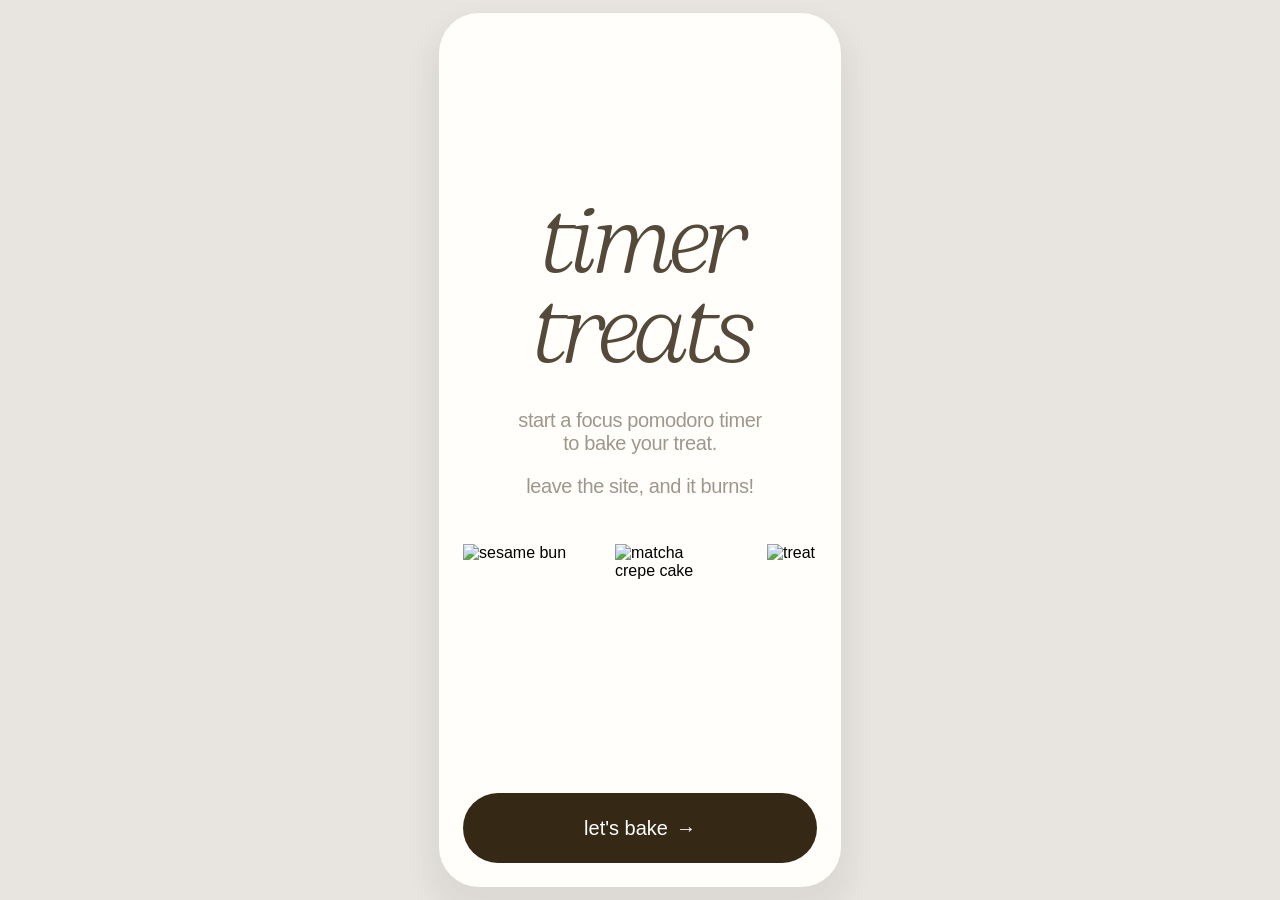
==== index.html @ 762a90cc "project" ====
<!DOCTYPE html>
<html lang="en">
  <head>
    <meta charset="UTF-8" />
    <meta name="viewport" content="width=device-width, initial-scale=1.0" />
    <title>Timer Treats</title>
    <link rel="stylesheet" href="style.css" />
  </head>
  <body>
    <div class="screen">
      <div class="card">
        <!-- Top spacer (matches Figma "field" 60px height) -->
        <div class="top-field"></div>

        <!-- Main content -->
        <div class="main-content">
          <!-- Title -->
          <div class="title-wrap">
            <p class="title"><em>timer<br>treats</em></p>
          </div>

          <!-- Subtitle -->
          <div class="subtitle-group">
            <div class="subtitle-line">
              <p>start a focus pomodoro timer to bake your treat.</p>
            </div>
            <div class="subtitle-line">
              <p>leave the site, and it burns!</p>
            </div>
          </div>

          <!-- Treat images — auto-scrolling marquee -->
          <div class="treats-row">
            <div class="treats-track">
              <!-- Set 1 -->
              <div class="treat-item">
                <img src="https://www.figma.com/api/mcp/asset/53aabce3-8625-40a2-9b18-eed52e72a32a" alt="sesame bun" />
              </div>
              <div class="treat-item">
                <img src="https://www.figma.com/api/mcp/asset/7dab5931-39f4-4ff6-a8c4-9fb367d1b413" alt="matcha crepe cake" />
              </div>
              <div class="treat-item">
                <img src="https://www.figma.com/api/mcp/asset/f7c88822-1818-4203-b673-3ff615ed11ce" alt="treat" />
              </div>
              <div class="treat-item">
                <img src="https://www.figma.com/api/mcp/asset/ef1aec43-301d-486c-8ec2-0df9338426ce" alt="treat" />
              </div>
              <div class="treat-item">
                <img src="https://www.figma.com/api/mcp/asset/5eabc987-22dd-4896-bc8f-f9b5ca1debae" alt="treat" />
              </div>
              <!-- Set 2 (duplicate for seamless loop) -->
              <div class="treat-item">
                <img src="https://www.figma.com/api/mcp/asset/53aabce3-8625-40a2-9b18-eed52e72a32a" alt="sesame bun" />
              </div>
              <div class="treat-item">
                <img src="https://www.figma.com/api/mcp/asset/7dab5931-39f4-4ff6-a8c4-9fb367d1b413" alt="matcha crepe cake" />
              </div>
              <div class="treat-item">
                <img src="https://www.figma.com/api/mcp/asset/f7c88822-1818-4203-b673-3ff615ed11ce" alt="treat" />
              </div>
              <div class="treat-item">
                <img src="https://www.figma.com/api/mcp/asset/ef1aec43-301d-486c-8ec2-0df9338426ce" alt="treat" />
              </div>
              <div class="treat-item">
                <img src="https://www.figma.com/api/mcp/asset/5eabc987-22dd-4896-bc8f-f9b5ca1debae" alt="treat" />
              </div>
            </div>
          </div>
        </div>

        <!-- CTA Button -->
        <a href="#" class="btn-bake">
          <span class="btn-label">let's bake</span>
          <span class="btn-arrow">→</span>
        </a>
      </div>
    </div>

    <script src="app.js"></script>
  </body>
</html>
---- style.css ----
/* ── Fonts ── */
@font-face {
  font-family: 'Bogart Trial';
  src: url('Bogart-Light-trial.ttf') format('truetype');
  font-weight: 300;
  font-style: normal;
}

@font-face {
  font-family: 'Bogart Trial';
  src: url('Bogart-Light-Italic-trial.ttf') format('truetype');
  font-weight: 300;
  font-style: italic;
}

/* ── Reset ── */
*, *::before, *::after {
  box-sizing: border-box;
  margin: 0;
  padding: 0;
}

/* ── Design tokens ── */
:root {
  --off-white: #fffefb;
  --deep-brown: #352815;
  --brown: #73572d;
  --dark-grey-beige: #9f978c;
  --card-shadow: 0px 19px 27px 12px rgba(0, 0, 0, 0.05);
  --card-radius: 40px;
  --btn-radius: 999px;
}

/* ── Body / phone wrapper ── */
body {
  min-height: 100svh;
  display: flex;
  align-items: center;
  justify-content: center;
  background: #e8e5e0;
  font-family: 'Helvetica Neue', Helvetica, Arial, sans-serif;
}

.screen {
  display: flex;
  align-items: center;
  justify-content: center;
}

/* ── Card ── */
.card {
  background: var(--off-white);
  border-radius: var(--card-radius);
  box-shadow: var(--card-shadow);
  width: 402px;
  height: 874px;
  display: flex;
  flex-direction: column;
  align-items: center;
  justify-content: space-between;
  padding: 0 24px 24px;
  overflow: hidden;
  position: relative;
  flex-shrink: 0;
}

/* ── Top spacer field ── */
.top-field {
  height: 60px;
  width: 100%;
  flex-shrink: 0;
}

/* ── Main content block ── */
.main-content {
  display: flex;
  flex-direction: column;
  align-items: center;
  gap: 24px;
  width: 100%;
  flex-shrink: 0;
}

/* ── Title ── */
.title-wrap {
  display: flex;
  align-items: center;
  justify-content: center;
  width: 100%;
}

.title {
  font-family: 'Bogart Trial', 'Georgia', serif;
  font-style: italic;
  font-weight: 300;
  font-size: 100px;
  line-height: 0.9;
  letter-spacing: -5px;
  color: var(--deep-brown);
  text-align: center;
  opacity: 0.84;
  max-width: 374px;
}

/* ── Subtitle group ── */
.subtitle-group {
  display: flex;
  flex-direction: column;
  align-items: center;
  gap: 4px;
  width: 100%;
}

.subtitle-line {
  display: flex;
  flex-direction: column;
  align-items: center;
  justify-content: center;
  padding: 8px 10px;
  width: 266px;
}

.subtitle-line p {
  font-family: 'Helvetica Neue', Helvetica, Arial, sans-serif;
  font-weight: 400;
  font-size: 20px;
  line-height: normal;
  letter-spacing: -0.4px;
  color: var(--dark-grey-beige);
  text-align: center;
}

/* ── Treats row — marquee ── */
.treats-row {
  width: 100%;
  overflow: hidden;
  height: 140px;
  display: flex;
  align-items: center;
}

@keyframes marqueeScroll {
  from { transform: translateX(0); }
  to   { transform: translateX(-50%); }
}

.treats-track {
  display: flex;
  align-items: center;
  gap: 40px;
  /* width is 2× the content so translateX(-50%) loops perfectly */
  animation: marqueeScroll 12s linear infinite;
  will-change: transform;
}

@keyframes treatBob {
  0%, 100% { transform: translateY(0); }
  50%       { transform: translateY(-14px); }
}

.treat-item {
  flex-shrink: 0;
  width: 112px;
  height: 112px;
  display: flex;
  align-items: center;
  justify-content: center;
  animation: treatBob 2s ease-in-out infinite;
}

/* Stagger each item's bounce */
.treat-item:nth-child(1)  { animation-delay: 0s; }
.treat-item:nth-child(2)  { animation-delay: 0.3s; }
.treat-item:nth-child(3)  { animation-delay: 0.6s; }
.treat-item:nth-child(4)  { animation-delay: 0.9s; }
.treat-item:nth-child(5)  { animation-delay: 1.2s; }
.treat-item:nth-child(6)  { animation-delay: 0s; }
.treat-item:nth-child(7)  { animation-delay: 0.3s; }
.treat-item:nth-child(8)  { animation-delay: 0.6s; }
.treat-item:nth-child(9)  { animation-delay: 0.9s; }
.treat-item:nth-child(10) { animation-delay: 1.2s; }

.treat-item img {
  width: 100%;
  height: 100%;
  object-fit: contain;
  pointer-events: none;
  display: block;
}

/* ── CTA Button ── */
.btn-bake {
  display: flex;
  align-items: center;
  justify-content: center;
  gap: 8px;
  width: 354px;
  max-width: 100%;
  padding: 24px 16px;
  background: var(--deep-brown);
  border-radius: var(--btn-radius);
  text-decoration: none;
  color: white;
  flex-shrink: 0;
  transition: opacity 0.2s ease;
}

.btn-bake:hover {
  opacity: 0.88;
}

.btn-bake:active {
  opacity: 0.75;
  transform: scale(0.98);
}

.btn-label {
  font-family: 'Helvetica Neue', Helvetica, Arial, sans-serif;
  font-weight: 400;
  font-size: 20px;
  line-height: 22px;
  color: white;
  white-space: nowrap;
}

.btn-arrow {
  font-size: 20px;
  line-height: 22px;
  color: white;
}

/* ══════════════════════════════════════════
   Selection screen
══════════════════════════════════════════ */

/* Override card layout for selection screen */
.selection-card {
  justify-content: flex-start;
  padding: 0 24px 24px;
  gap: 0;
}

/* Scrollable main area so the card doesn't overflow on small screens */
.sel-main {
  display: flex;
  flex-direction: column;
  align-items: center;
  gap: 19px;
  width: 100%;
  flex: 1;
  overflow-y: auto;
  scrollbar-width: none;
  -ms-overflow-style: none;
}

.sel-main::-webkit-scrollbar {
  display: none;
}

/* ── Back arrow ── */
.sel-back {
  display: flex;
  align-items: center;
  width: 100%;
  flex-shrink: 0;
}

.back-btn {
  background: none;
  border: none;
  padding: 0;
  cursor: pointer;
  line-height: 0;
  opacity: 0.6;
  transition: opacity 0.2s ease;
}

.back-btn:hover {
  opacity: 1;
}

.back-icon {
  width: 19px;
  height: 19px;
  display: block;
}

/* ── Header ── */
.sel-header {
  display: flex;
  flex-direction: column;
  align-items: center;
  gap: 12px;
  width: 100%;
  flex-shrink: 0;
}

.sel-title {
  font-family: 'Bogart Trial', 'Georgia', serif;
  font-style: normal;
  font-weight: 300;
  font-size: 40px;
  line-height: 44px;
  letter-spacing: -2px;
  color: #000;
  opacity: 0.84;
  text-align: left;
  width: 100%;
  max-width: 284px;
}

.sel-subtitle {
  font-family: 'Helvetica Neue', Helvetica, Arial, sans-serif;
  font-weight: 400;
  font-size: 16px;
  line-height: normal;
  letter-spacing: -0.16px;
  color: var(--dark-grey-beige);
  text-align: center;
  width: 100%;
}

/* ── Treat grid ── */
.treat-grid {
  display: flex;
  flex-wrap: wrap;
  gap: 16px;
  justify-content: center;
  align-items: center;
  width: 353px;
  max-width: 100%;
  flex-shrink: 0;
}

/* ── Treat card ── */
.treat-card {
  display: flex;
  flex-direction: column;
  align-items: center;
  justify-content: center;
  gap: 8px;
  width: 168px;
  height: 168px;
  padding: 16px;
  background: #f9f6f0;
  border-radius: 20px;
  box-shadow: 2px 2px 16px 0px rgba(0, 0, 0, 0.05);
  border: 2px solid transparent;
  cursor: pointer;
  flex-shrink: 0;
  transition: border-color 0.18s ease, box-shadow 0.18s ease;
}

.treat-card:hover {
  box-shadow: 2px 2px 20px 0px rgba(0, 0, 0, 0.1);
}

.treat-card.selected {
  border-color: var(--deep-brown);
  box-shadow: 2px 2px 20px 0px rgba(53, 40, 21, 0.15);
}

/* ── Card image ── */
.treat-img-wrap {
  width: 112px;
  height: 73.5px;
  overflow: hidden;
  flex-shrink: 0;
  display: flex;
  align-items: center;
  justify-content: center;
}

.treat-img {
  width: 100%;
  height: 100%;
  object-fit: contain;
  pointer-events: none;
  display: block;
}

/* ── Card name ── */
.treat-name {
  font-family: 'Bogart Trial', 'Georgia', serif;
  font-style: normal;
  font-weight: 300;
  font-size: 16px;
  line-height: normal;
  letter-spacing: -0.16px;
  color: #000;
  text-align: center;
}

/* ── Duration pill ── */
.treat-duration {
  display: inline-flex;
  align-items: center;
  justify-content: center;
  padding: 4px 12px;
  background: #ede9e0;
  border-radius: 100px;
  font-family: 'Helvetica Neue', Helvetica, Arial, sans-serif;
  font-weight: 400;
  font-size: 16px;
  line-height: normal;
  letter-spacing: -0.16px;
  color: var(--dark-grey-beige);
  white-space: nowrap;
}

/* ══════════════════════════════════════════
   Task screen
══════════════════════════════════════════ */

.task-card {
  justify-content: flex-start;
}

.task-main {
  display: flex;
  flex-direction: column;
  align-items: center;
  gap: 22px;
  width: 100%;
  flex: 1;
  overflow-y: auto;
  scrollbar-width: none;
  -ms-overflow-style: none;
}

.task-main::-webkit-scrollbar {
  display: none;
}

/* ── Treat preview ── */
.task-treat-preview {
  display: flex;
  flex-direction: column;
  align-items: center;
  justify-content: center;
  gap: 4px;
  background: #fcf9f2;
  border-radius: 40px;
  padding: 32px 62px;
  width: 100%;
  flex-shrink: 0;
}

.task-treat-img-wrap {
  width: 80px;
  height: 64px;
  display: flex;
  align-items: center;
  justify-content: center;
  overflow: hidden;
  margin-bottom: 4px;
}

.task-treat-img {
  width: 100%;
  height: 100%;
  object-fit: contain;
  pointer-events: none;
  display: block;
}

.task-treat-name {
  font-family: 'Bogart Trial', 'Georgia', serif;
  font-style: normal;
  font-weight: 300;
  font-size: 24px;
  line-height: normal;
  letter-spacing: -0.24px;
  color: #000;
  text-align: center;
  white-space: nowrap;
}

.task-treat-duration {
  display: inline-flex;
  align-items: center;
  justify-content: center;
  padding: 8px 16px;
  border: 1px solid var(--dark-grey-beige);
  border-radius: 100px;
  font-family: 'Helvetica Neue', Helvetica, Arial, sans-serif;
  font-weight: 400;
  font-size: 16px;
  line-height: normal;
  letter-spacing: -0.16px;
  color: var(--dark-grey-beige);
  white-space: nowrap;
}

/* ── Form section ── */
.task-form {
  display: flex;
  flex-direction: column;
  align-items: flex-start;
  gap: 16px;
  padding: 32px 24px;
  border-radius: 20px;
  box-shadow: 0px 4px 4px 0px rgba(255, 255, 255, 0.25);
  width: 100%;
  flex-shrink: 0;
}

.task-title {
  font-family: 'Bogart Trial', 'Georgia', serif;
  font-style: normal;
  font-weight: 300;
  font-size: 40px;
  line-height: 44px;
  letter-spacing: -2px;
  color: var(--deep-brown);
  text-align: center;
  width: 100%;
}

/* ── Input ── */
.task-input-wrap {
  width: 100%;
  border-bottom: 2px solid var(--dark-grey-beige);
}

.task-input {
  width: 100%;
  background: none;
  border: none;
  outline: none;
  padding: 8px 0;
  font-family: 'Bogart Trial', 'Georgia', serif;
  font-style: normal;
  font-weight: 300;
  font-size: 24px;
  line-height: normal;
  letter-spacing: -0.24px;
  color: var(--deep-brown);
}

.task-input::placeholder {
  color: #d8d2ca;
}

/* ── Quick-select tags ── */
.task-tags {
  display: flex;
  flex-wrap: wrap;
  gap: 10px;
  width: 100%;
}

.task-tag {
  display: inline-flex;
  align-items: center;
  justify-content: center;
  padding: 6px 12px;
  background: #ede9e0;
  border: none;
  border-radius: 100px;
  font-family: 'Helvetica Neue', Helvetica, Arial, sans-serif;
  font-weight: 400;
  font-size: 20px;
  line-height: normal;
  letter-spacing: -0.2px;
  color: var(--dark-grey-beige);
  cursor: pointer;
  white-space: nowrap;
  transition: background 0.15s ease, color 0.15s ease;
}

.task-tag:hover {
  background: #d8d2ca;
}

.task-tag.selected {
  background: var(--brown);
  color: var(--off-white);
}

.task-tag.selected:hover {
  background: var(--brown);
  opacity: 0.9;
}

/* ── Bottom actions ── */
.task-actions {
  display: flex;
  align-items: center;
  justify-content: center;
  width: 100%;
  flex-shrink: 0;
  margin-top: auto;
}

/* ── Skip ── */
.task-skip {
  background: none;
  border: none;
  font-family: 'Helvetica Neue', Helvetica, Arial, sans-serif;
  font-weight: 400;
  font-size: 20px;
  line-height: 22px;
  color: var(--dark-grey-beige);
  text-align: center;
  cursor: pointer;
  padding: 8px;
  flex-shrink: 0;
}

.task-skip:hover {
  opacity: 0.7;
}

/* ── Continue button ── */
.task-continue {
  width: 354px;
  max-width: 100%;
  gap: 8px;
}

.task-continue-arrow {
  width: 20px;
  height: 20px;
  display: block;
  flex-shrink: 0;
  /* invert white so arrow shows on dark bg */
  filter: brightness(0) invert(1);
}

.hidden {
  display: none !important;
}

/* ══════════════════════════════════════════
   Break length screen
══════════════════════════════════════════ */

.break-card {
  justify-content: flex-start;
}

.break-main {
  display: flex;
  flex-direction: column;
  align-items: center;
  gap: 22px;
  width: 100%;
  flex: 1;
}

.break-form {
  display: flex;
  flex-direction: column;
  align-items: center;
  gap: 32px;
  padding: 32px 24px;
  border-radius: 20px;
  box-shadow: 0px 4px 4px 0px rgba(255, 255, 255, 0.25);
  width: 100%;
  flex-shrink: 0;
}

.break-title {
  font-family: 'Bogart Trial', 'Georgia', serif;
  font-style: normal;
  font-weight: 300;
  font-size: 40px;
  line-height: 44px;
  letter-spacing: -2px;
  color: var(--deep-brown);
  text-align: center;
  width: 100%;
}

/* ── Stepper ── */
.break-stepper {
  display: flex;
  align-items: center;
  gap: 16px;
}

.stepper-btn {
  background: none;
  border: none;
  padding: 0;
  cursor: pointer;
  display: flex;
  align-items: center;
  justify-content: center;
  flex-shrink: 0;
  transition: opacity 0.15s ease;
}

.stepper-btn:hover {
  opacity: 0.7;
}

.stepper-btn:disabled {
  opacity: 0.3;
  cursor: not-allowed;
}

.stepper-symbol {
  font-family: 'Helvetica Neue', Helvetica, Arial, sans-serif;
  font-weight: 300;
  font-size: 32px;
  line-height: 1;
  color: #4b3100;
  display: block;
  width: 40px;
  text-align: center;
}

.stepper-value {
  font-family: 'Helvetica Neue', Helvetica, Arial, sans-serif;
  font-weight: 400;
  font-size: 50px;
  line-height: normal;
  color: #4b3100;
  text-align: center;
  min-width: 60px;
}

/* ── Let's bake button ── */
.break-bake {
  width: 354px;
  max-width: 100%;
  gap: 8px;
  flex-shrink: 0;
  margin-top: auto;
}

/* ══════════════════════════════════════════
   Timer screen
══════════════════════════════════════════ */

.timer-card {
  justify-content: flex-start;
}

.timer-main {
  display: flex;
  flex-direction: column;
  align-items: center;
  gap: 12px;
  width: 100%;
  flex: 1;
}

/* ── Home link ── */
.timer-home-btn {
  display: flex;
  align-items: center;
  gap: 10px;
  background: none;
  border: none;
  cursor: pointer;
  padding: 0;
  width: 100%;
  flex-shrink: 0;
}

.timer-home-label {
  font-family: 'Helvetica Neue', Helvetica, Arial, sans-serif;
  font-weight: 400;
  font-size: 20px;
  line-height: 20px;
  letter-spacing: -0.4px;
  color: var(--dark-grey-beige);
  opacity: 0.84;
}

/* ── Content stack ── */
.timer-content {
  display: flex;
  flex-direction: column;
  align-items: center;
  justify-content: center;
  gap: 48px;
  width: 100%;
  flex: 1;
}

/* ── Illustration ── */
@keyframes illustrationBounce {
  0%, 100% { transform: translateY(0); }
  30%       { transform: translateY(-10px); }
  50%       { transform: translateY(-6px); }
  70%       { transform: translateY(-12px); }
  85%       { transform: translateY(-4px); }
}

.timer-illustration {
  display: flex;
  justify-content: center;
  flex-shrink: 0;
  animation: illustrationBounce 2.8s ease-in-out infinite;
}

.timer-illustration-img {
  width: 256px;
  height: 158px;
  object-fit: cover;
  pointer-events: none;
  display: block;
}

/* ── Countdown display ── */
.timer-display {
  display: flex;
  align-items: center;
  justify-content: center;
  background: rgba(75, 49, 0, 0.04);
  border-radius: 40px;
  padding: 30px 64px;
  flex-shrink: 0;
}

.timer-value {
  font-family: 'Helvetica Neue', Helvetica, Arial, sans-serif;
  font-weight: 400;
  font-size: 48px;
  line-height: normal;
  color: #4b3100;
  text-align: center;
  white-space: nowrap;
}

/* ── Task chip ── */
.timer-chip-wrap {
  display: flex;
  justify-content: center;
  flex-shrink: 0;
}

.timer-chip {
  cursor: default;
}

/* ── Copy ── */
.timer-copy {
  font-family: 'Bogart Trial', 'Georgia', serif;
  font-style: normal;
  font-weight: 300;
  font-size: 40px;
  line-height: 44px;
  letter-spacing: -2px;
  color: var(--deep-brown);
  text-align: center;
  width: 306px;
  flex-shrink: 0;
}

/* ── Pause / resume button ── */
.timer-pause-btn {
  display: flex;
  align-items: center;
  justify-content: center;
  gap: 8px;
  background: var(--deep-brown);
  border: none;
  border-radius: 999px;
  padding: 24px 48px;
  cursor: pointer;
  flex-shrink: 0;
  transition: opacity 0.2s ease;
}

.timer-pause-btn:hover {
  opacity: 0.88;
}

.timer-pause-btn:active {
  opacity: 0.75;
  transform: scale(0.98);
}

.timer-pause-btn .btn-label {
  font-size: 20px;
}

.timer-pause-icon {
  width: 20px;
  height: 20px;
  display: block;
  flex-shrink: 0;
  filter: brightness(0) invert(1);
}

.timer-play-icon {
  font-size: 14px;
  line-height: 1;
  color: white;
  flex-shrink: 0;
}

/* ══════════════════════════════════════════
   Done screen
══════════════════════════════════════════ */

.done-card {
  justify-content: flex-start;
}

.done-main {
  display: flex;
  flex-direction: column;
  align-items: center;
  gap: 0;
  width: 100%;
  flex: 1;
}

.done-content {
  display: flex;
  flex-direction: column;
  align-items: center;
  justify-content: center;
  gap: 48px;
  width: 100%;
  flex: 1;
}

/* ── Title ── */
.done-title {
  font-family: 'Bogart Trial', 'Georgia', serif;
  font-style: normal;
  font-weight: 300;
  font-size: 40px;
  line-height: 44px;
  letter-spacing: -2px;
  color: var(--deep-brown);
  text-align: center;
  width: 262px;
}

.done-title em {
  font-style: italic;
}

/* ── Illustration ── */
@keyframes treatPopIn {
  0%   { transform: scale(0.3) rotate(-180deg) translateY(40px); opacity: 0; }
  50%  { transform: scale(1.15) rotate(12deg) translateY(-16px); opacity: 1; }
  68%  { transform: scale(0.95) rotate(-6deg) translateY(8px); }
  82%  { transform: scale(1.07) rotate(3deg) translateY(-6px); }
  92%  { transform: scale(0.98) rotate(-1deg) translateY(3px); }
  100% { transform: scale(1) rotate(0deg) translateY(0); }
}

.done-illustration {
  display: flex;
  justify-content: center;
  flex-shrink: 0;
}

.done-illustration-img {
  width: 300px;
  height: 185px;
  object-fit: contain;
  pointer-events: none;
  display: block;
  animation: treatPopIn 0.9s cubic-bezier(0.34, 1.56, 0.64, 1) both;
}

/* ── Session summary ── */
.done-summary {
  display: flex;
  flex-direction: column;
  align-items: center;
  gap: 10px;
}

.done-summary-text {
  font-family: 'Helvetica Neue', Helvetica, Arial, sans-serif;
  font-weight: 400;
  font-size: 20px;
  line-height: 24px;
  letter-spacing: -0.4px;
  color: var(--deep-brown);
  text-align: center;
  opacity: 0.84;
  width: 215px;
}

.done-chip {
  cursor: default;
}

/* ── CTAs ── */
.done-actions {
  display: flex;
  flex-direction: column;
  align-items: center;
  gap: 24px;
  width: 100%;
}

.done-primary {
  padding: 24px 48px;
  width: auto;
}

.done-secondary {
  display: inline-flex;
  align-items: center;
  gap: 8px;
  background: none;
  border: none;
  cursor: pointer;
  font-family: 'Helvetica Neue', Helvetica, Arial, sans-serif;
  font-weight: 400;
  font-size: 20px;
  line-height: 22px;
  color: var(--dark-grey-beige);
  text-align: center;
  transition: opacity 0.2s ease;
}

.done-secondary:hover {
  opacity: 0.7;
}

.done-rotate-icon {
  width: 20px;
  height: 20px;
  display: block;
  flex-shrink: 0;
}

/* ══════════════════════════════════════════
   Burnt screen
══════════════════════════════════════════ */

.burnt-card {
  justify-content: flex-start;
}

.burnt-main {
  display: flex;
  flex-direction: column;
  align-items: center;
  width: 100%;
  flex: 1;
}

.burnt-content {
  display: flex;
  flex-direction: column;
  align-items: center;
  justify-content: center;
  gap: 48px;
  width: 100%;
  flex: 1;
}

.burnt-title {
  font-family: 'Bogart Trial', 'Georgia', serif;
  font-style: normal;
  font-weight: 300;
  font-size: 40px;
  line-height: 44px;
  letter-spacing: -2px;
  color: var(--deep-brown);
  text-align: center;
  width: 262px;
}

.burnt-illustration {
  width: 300px;
  height: 221px;
  overflow: hidden;
  flex-shrink: 0;
}

.burnt-illustration-img {
  width: 100%;
  height: 135.75%;
  object-fit: cover;
  object-position: center top;
  margin-top: -9.73%;
  pointer-events: none;
  display: block;
}

.burnt-actions {
  display: flex;
  flex-direction: column;
  align-items: center;
  gap: 24px;
  width: 100%;
  padding: 0 48px;
}

.burnt-primary {
  width: 100%;
  padding: 24px 48px;
}

.burnt-secondary {
  width: 100%;
  display: flex;
  align-items: center;
  justify-content: center;
  padding: 24px 48px;
  background: #d8d2ca;
  border: none;
  border-radius: 999px;
  cursor: pointer;
  transition: opacity 0.2s ease;
}

.burnt-secondary .btn-label {
  color: var(--brown);
}

.burnt-secondary:hover {
  opacity: 0.88;
}

/* ── Start button (reuses .btn-bake) ── */
.btn-start {
  flex-shrink: 0;
  margin-top: auto;
}

.btn-start:disabled {
  opacity: 0.38;
  cursor: not-allowed;
  pointer-events: none;
}

/* ── Responsive ── */
@media (max-width: 500px) {
  .card {
    width: 100vw;
    height: 100svh;
    border-radius: 0;
    box-shadow: none;
  }

  .screen {
    padding: 0;
  }

  .title {
    font-size: 80px;
  }

  .treats-track {
    animation-duration: 9s;
  }

  /* Selection screen responsive */
  .treat-grid {
    width: 100%;
  }

  .treat-card {
    width: calc(50% - 8px);
    height: auto;
    min-height: 148px;
  }
}
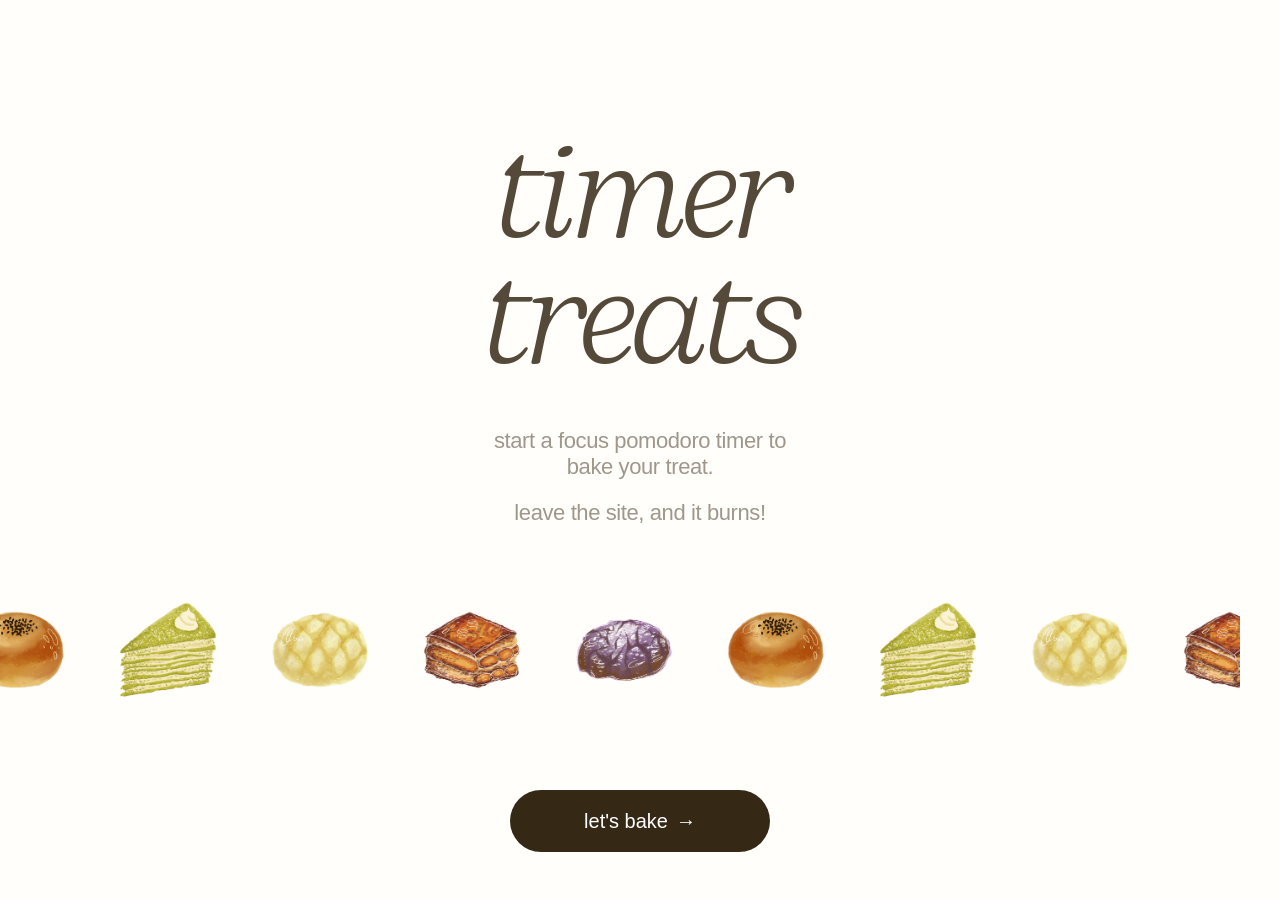
==== commit 19952372: "png files" ====
--- a/index.html
+++ b/index.html
@@ -34,35 +34,35 @@
             <div class="treats-track">
               <!-- Set 1 -->
               <div class="treat-item">
-                <img src="https://www.figma.com/api/mcp/asset/53aabce3-8625-40a2-9b18-eed52e72a32a" alt="sesame bun" />
+                <img src="sesamebun.png" alt="sesame bun" />
               </div>
               <div class="treat-item">
-                <img src="https://www.figma.com/api/mcp/asset/7dab5931-39f4-4ff6-a8c4-9fb367d1b413" alt="matcha crepe cake" />
+                <img src="matchacrepecake.png" alt="matcha crepe cake" />
               </div>
               <div class="treat-item">
-                <img src="https://www.figma.com/api/mcp/asset/f7c88822-1818-4203-b673-3ff615ed11ce" alt="treat" />
+                <img src="turtlemelonbread.png" alt="turtle melon bread" />
               </div>
               <div class="treat-item">
-                <img src="https://www.figma.com/api/mcp/asset/ef1aec43-301d-486c-8ec2-0df9338426ce" alt="treat" />
+                <img src="thaiteatiramisu.png" alt="thai tea tiramisu" />
               </div>
               <div class="treat-item">
-                <img src="https://www.figma.com/api/mcp/asset/5eabc987-22dd-4896-bc8f-f9b5ca1debae" alt="treat" />
+                <img src="ube cookie.png" alt="ube cookie" />
               </div>
               <!-- Set 2 (duplicate for seamless loop) -->
               <div class="treat-item">
-                <img src="https://www.figma.com/api/mcp/asset/53aabce3-8625-40a2-9b18-eed52e72a32a" alt="sesame bun" />
+                <img src="sesamebun.png" alt="sesame bun" />
               </div>
               <div class="treat-item">
-                <img src="https://www.figma.com/api/mcp/asset/7dab5931-39f4-4ff6-a8c4-9fb367d1b413" alt="matcha crepe cake" />
+                <img src="matchacrepecake.png" alt="matcha crepe cake" />
               </div>
               <div class="treat-item">
-                <img src="https://www.figma.com/api/mcp/asset/f7c88822-1818-4203-b673-3ff615ed11ce" alt="treat" />
+                <img src="turtlemelonbread.png" alt="turtle melon bread" />
               </div>
               <div class="treat-item">
-                <img src="https://www.figma.com/api/mcp/asset/ef1aec43-301d-486c-8ec2-0df9338426ce" alt="treat" />
+                <img src="thaiteatiramisu.png" alt="thai tea tiramisu" />
               </div>
               <div class="treat-item">
-                <img src="https://www.figma.com/api/mcp/asset/5eabc987-22dd-4896-bc8f-f9b5ca1debae" alt="treat" />
+                <img src="ube cookie.png" alt="ube cookie" />
               </div>
             </div>
           </div>
--- a/style.css
+++ b/style.css
@@ -66,7 +66,7 @@
 
 /* ── Top spacer field ── */
 .top-field {
-  height: 60px;
+  height: 24px;
   width: 100%;
   flex-shrink: 0;
 }
@@ -132,7 +132,8 @@
 
 /* ── Treats row — marquee ── */
 .treats-row {
-  width: 100%;
+  width: calc(100% + 48px);
+  margin-left: -24px;
   overflow: hidden;
   height: 140px;
   display: flex;
@@ -348,10 +349,11 @@
   border: 2px solid transparent;
   cursor: pointer;
   flex-shrink: 0;
-  transition: border-color 0.18s ease, box-shadow 0.18s ease;
+  transition: border-color 0.18s ease, box-shadow 0.18s ease, background 0.18s ease;
 }
 
 .treat-card:hover {
+  background: #ede9e0;
   box-shadow: 2px 2px 20px 0px rgba(0, 0, 0, 0.1);
 }
 
@@ -384,11 +386,12 @@
   font-family: 'Bogart Trial', 'Georgia', serif;
   font-style: normal;
   font-weight: 300;
-  font-size: 16px;
+  font-size: 13px;
   line-height: normal;
-  letter-spacing: -0.16px;
+  letter-spacing: -0.13px;
   color: #000;
   text-align: center;
+  white-space: nowrap;
 }
 
 /* ── Duration pill ── */
@@ -624,8 +627,6 @@
   height: 20px;
   display: block;
   flex-shrink: 0;
-  /* invert white so arrow shows on dark bg */
-  filter: brightness(0) invert(1);
 }
 
 .hidden {
@@ -885,7 +886,6 @@
   height: 20px;
   display: block;
   flex-shrink: 0;
-  filter: brightness(0) invert(1);
 }
 
 .timer-play-icon {
@@ -1076,10 +1076,8 @@
 
 .burnt-illustration-img {
   width: 100%;
-  height: 135.75%;
-  object-fit: cover;
-  object-position: center top;
-  margin-top: -9.73%;
+  height: 100%;
+  object-fit: contain;
   pointer-events: none;
   display: block;
 }
@@ -1131,7 +1129,247 @@
   pointer-events: none;
 }
 
-/* ── Responsive ── */
+/* ── Desktop ── */
+@media (min-width: 900px) {
+  body {
+    background: var(--off-white);
+  }
+
+  .screen {
+    width: 100%;
+    height: 100svh;
+    align-items: stretch;
+  }
+
+  /* Card becomes a full-page container — no phone chrome */
+  .card {
+    width: 100%;
+    height: 100svh;
+    max-width: none;
+    border-radius: 0;
+    box-shadow: none;
+    padding: 48px 80px;
+  }
+
+  /* ── Index page ── */
+  .main-content {
+    flex: 1;
+    justify-content: center;
+    gap: 36px;
+  }
+
+  .title {
+    font-size: 140px;
+    max-width: none;
+  }
+
+  .subtitle-line {
+    width: auto;
+    max-width: 340px;
+  }
+
+  .subtitle-line p {
+    font-size: 22px;
+  }
+
+  .treats-row {
+    width: calc(100% + 160px);
+    margin-left: -80px;
+    height: 160px;
+  }
+
+  .btn-bake {
+    width: auto;
+    min-width: 260px;
+    padding: 20px 48px;
+  }
+
+  /* ── Selection page ── */
+  .selection-card {
+    padding: 48px 80px;
+  }
+
+  .sel-main {
+    gap: 28px;
+    justify-content: space-between;
+  }
+
+  .sel-header {
+    align-items: center;
+  }
+
+  .sel-title {
+    font-size: 64px;
+    max-width: none;
+    text-align: center;
+  }
+
+  .sel-subtitle {
+    font-size: 22px;
+  }
+
+  .treat-name {
+    font-size: 20px;
+    white-space: nowrap;
+  }
+
+  .treat-duration {
+    font-size: 18px;
+  }
+
+  .treat-grid {
+    width: 100%;
+    max-width: 870px;
+    align-self: center;
+    gap: 22px;
+  }
+
+  .treat-card {
+    width: 245px;
+    height: 225px;
+    padding: 22px;
+  }
+
+  .treat-img-wrap {
+    width: 155px;
+    height: 105px;
+  }
+
+  .btn-start {
+    width: auto;
+    min-width: 260px;
+    padding: 20px 48px;
+    margin-top: 0;
+    align-self: center;
+  }
+
+  /* ── Task page ── */
+  .task-card {
+    justify-content: space-between;
+  }
+
+  .task-main {
+    flex: 1;
+    gap: 32px;
+    justify-content: center;
+    max-width: 600px;
+    align-self: center;
+    width: 100%;
+  }
+
+  .task-treat-preview {
+    padding: 24px 48px;
+  }
+
+  .task-actions {
+    margin-top: 0;
+  }
+
+  .task-continue,
+  .btn-bake.task-continue {
+    width: auto;
+    min-width: 260px;
+    padding: 20px 48px;
+  }
+
+  /* ── Break page ── */
+  .break-card {
+    justify-content: space-between;
+  }
+
+  .break-main {
+    flex: 1;
+    justify-content: space-between;
+    max-width: 560px;
+    align-self: center;
+    width: 100%;
+  }
+
+  .break-bake {
+    width: auto;
+    min-width: 260px;
+    padding: 20px 48px;
+    align-self: center;
+    margin-top: 0;
+  }
+
+  /* ── Timer page ── */
+  .timer-card {
+    justify-content: space-between;
+  }
+
+  .timer-main {
+    flex: 1;
+    gap: 0;
+  }
+
+  .timer-content {
+    flex: 1;
+    gap: 40px;
+    justify-content: center;
+  }
+
+  .timer-display {
+    padding: 36px 96px;
+  }
+
+  .timer-value {
+    font-size: 64px;
+  }
+
+  .timer-copy {
+    font-size: 48px;
+    width: auto;
+    max-width: 500px;
+  }
+
+  .timer-pause-btn {
+    padding: 20px 64px;
+  }
+
+  /* ── Done page ── */
+  .done-card {
+    justify-content: space-between;
+  }
+
+  .done-content {
+    gap: 36px;
+    justify-content: center;
+  }
+
+  .done-title {
+    font-size: 48px;
+    width: auto;
+    max-width: 480px;
+  }
+
+  .done-illustration-img {
+    width: 360px;
+    height: 222px;
+  }
+
+  /* ── Burnt page ── */
+  .burnt-card {
+    justify-content: space-between;
+  }
+
+  .burnt-content {
+    gap: 48px;
+    justify-content: center;
+  }
+
+  .burnt-title {
+    font-size: 48px;
+    width: auto;
+    max-width: 480px;
+  }
+
+  .burnt-actions {
+    padding: 0 120px;
+  }
+}
+
+/* ── Mobile ── */
 @media (max-width: 500px) {
   .card {
     width: 100vw;
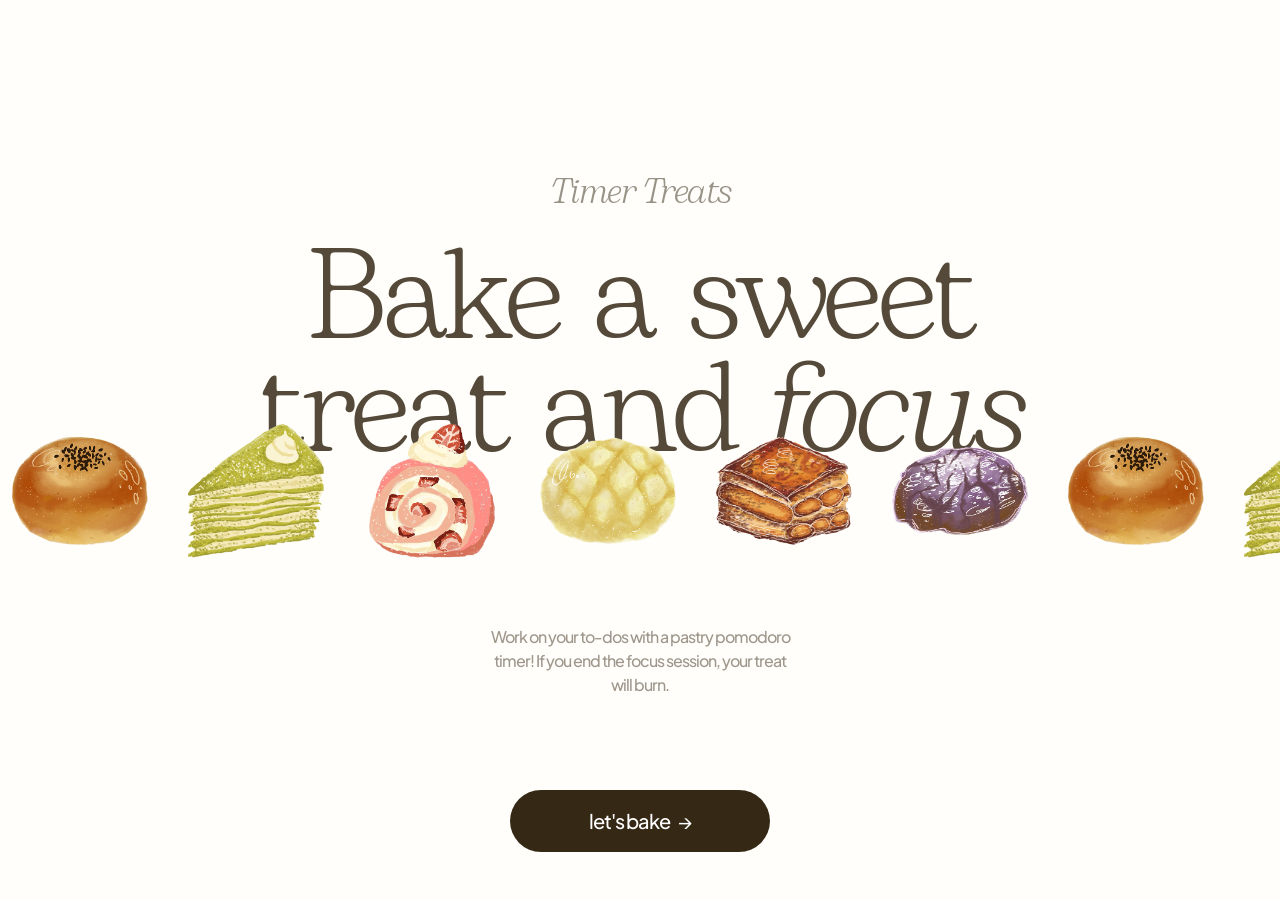
==== commit 38039394: "edited splash screen, removed break timer" ====
--- a/index.html
+++ b/index.html
@@ -14,58 +14,62 @@
 
         <!-- Main content -->
         <div class="main-content">
-          <!-- Title -->
-          <div class="title-wrap">
-            <p class="title"><em>timer<br>treats</em></p>
+
+          <!-- Small brand label -->
+          <p class="brand-label">Timer Treats</p>
+
+          <!-- Hero: headline + overlapping treats -->
+          <div class="splash-hero">
+            <h1 class="splash-headline">Bake a sweet<br>treat and <em>focus</em></h1>
+
+            <!-- Treat images — auto-scrolling marquee, overlaps headline -->
+            <div class="treats-row">
+              <div class="treats-track">
+                <!-- Set 1 -->
+                <div class="treat-item">
+                  <img src="sesamebun.png" alt="sesame bun" />
+                </div>
+                <div class="treat-item">
+                  <img src="matchacrepecake.png" alt="matcha crepe cake" />
+                </div>
+                <div class="treat-item">
+                  <img src="strawberryswissroll.png" alt="strawberry swiss roll" />
+                </div>
+                <div class="treat-item">
+                  <img src="turtlemelonbread.png" alt="turtle melon bread" />
+                </div>
+                <div class="treat-item">
+                  <img src="thaiteatiramisu.png" alt="thai tea tiramisu" />
+                </div>
+                <div class="treat-item">
+                  <img src="ube cookie.png" alt="ube cookie" />
+                </div>
+                <!-- Set 2 (duplicate for seamless loop) -->
+                <div class="treat-item">
+                  <img src="sesamebun.png" alt="sesame bun" />
+                </div>
+                <div class="treat-item">
+                  <img src="matchacrepecake.png" alt="matcha crepe cake" />
+                </div>
+                <div class="treat-item">
+                  <img src="strawberryswissroll.png" alt="strawberry swiss roll" />
+                </div>
+                <div class="treat-item">
+                  <img src="turtlemelonbread.png" alt="turtle melon bread" />
+                </div>
+                <div class="treat-item">
+                  <img src="thaiteatiramisu.png" alt="thai tea tiramisu" />
+                </div>
+                <div class="treat-item">
+                  <img src="ube cookie.png" alt="ube cookie" />
+                </div>
+              </div>
+            </div>
           </div>
 
           <!-- Subtitle -->
-          <div class="subtitle-group">
-            <div class="subtitle-line">
-              <p>start a focus pomodoro timer to bake your treat.</p>
-            </div>
-            <div class="subtitle-line">
-              <p>leave the site, and it burns!</p>
-            </div>
-          </div>
+          <p class="splash-subtitle">Work on your to-dos with a pastry pomodoro timer! If you end the focus session, your treat will burn.</p>
 
-          <!-- Treat images — auto-scrolling marquee -->
-          <div class="treats-row">
-            <div class="treats-track">
-              <!-- Set 1 -->
-              <div class="treat-item">
-                <img src="sesamebun.png" alt="sesame bun" />
-              </div>
-              <div class="treat-item">
-                <img src="matchacrepecake.png" alt="matcha crepe cake" />
-              </div>
-              <div class="treat-item">
-                <img src="turtlemelonbread.png" alt="turtle melon bread" />
-              </div>
-              <div class="treat-item">
-                <img src="thaiteatiramisu.png" alt="thai tea tiramisu" />
-              </div>
-              <div class="treat-item">
-                <img src="ube cookie.png" alt="ube cookie" />
-              </div>
-              <!-- Set 2 (duplicate for seamless loop) -->
-              <div class="treat-item">
-                <img src="sesamebun.png" alt="sesame bun" />
-              </div>
-              <div class="treat-item">
-                <img src="matchacrepecake.png" alt="matcha crepe cake" />
-              </div>
-              <div class="treat-item">
-                <img src="turtlemelonbread.png" alt="turtle melon bread" />
-              </div>
-              <div class="treat-item">
-                <img src="thaiteatiramisu.png" alt="thai tea tiramisu" />
-              </div>
-              <div class="treat-item">
-                <img src="ube cookie.png" alt="ube cookie" />
-              </div>
-            </div>
-          </div>
         </div>
 
         <!-- CTA Button -->
--- a/style.css
+++ b/style.css
@@ -1,3 +1,5 @@
+@import url('https://fonts.googleapis.com/css2?family=Plus+Jakarta+Sans:wght@500&display=swap');
+
 /* ── Fonts ── */
 @font-face {
   font-family: 'Bogart Trial';
@@ -38,7 +40,8 @@
   align-items: center;
   justify-content: center;
   background: #e8e5e0;
-  font-family: 'Helvetica Neue', Helvetica, Arial, sans-serif;
+  font-family: 'Plus Jakarta Sans', sans-serif;
+  letter-spacing: -1px;
 }
 
 .screen {
@@ -76,58 +79,56 @@
   display: flex;
   flex-direction: column;
   align-items: center;
-  gap: 24px;
-  width: 100%;
-  flex-shrink: 0;
-}
-
-/* ── Title ── */
-.title-wrap {
-  display: flex;
-  align-items: center;
-  justify-content: center;
-  width: 100%;
-}
-
-.title {
+  gap: 20px;
+  width: 100%;
+  flex-shrink: 0;
+}
+
+/* ── Brand label ("Timer Treats" at top) ── */
+.brand-label {
   font-family: 'Bogart Trial', 'Georgia', serif;
   font-style: italic;
   font-weight: 300;
-  font-size: 100px;
-  line-height: 0.9;
+  font-size: 28px;
+  letter-spacing: -1.5px;
+  color: var(--deep-brown);
+  text-align: center;
+  width: 100%;
+  opacity: 0.5;
+}
+
+/* ── Splash hero: headline + overlapping treats ── */
+.splash-hero {
+  position: relative;
+  width: 100%;
+  margin-bottom: 20px;
+}
+
+/* ── Splash headline ── */
+.splash-headline {
+  font-family: 'Bogart Trial', 'Georgia', serif;
+  font-style: normal;
+  font-weight: 300;
+  font-size: 88px;
+  line-height: 0.88;
   letter-spacing: -5px;
   color: var(--deep-brown);
   text-align: center;
   opacity: 0.84;
-  max-width: 374px;
-}
-
-/* ── Subtitle group ── */
-.subtitle-group {
-  display: flex;
-  flex-direction: column;
-  align-items: center;
-  gap: 4px;
-  width: 100%;
-}
-
-.subtitle-line {
-  display: flex;
-  flex-direction: column;
-  align-items: center;
-  justify-content: center;
-  padding: 8px 10px;
-  width: 266px;
-}
-
-.subtitle-line p {
-  font-family: 'Helvetica Neue', Helvetica, Arial, sans-serif;
-  font-weight: 400;
-  font-size: 20px;
-  line-height: normal;
-  letter-spacing: -0.4px;
+  position: relative;
+  z-index: 1;
+}
+
+/* ── Splash subtitle ── */
+.splash-subtitle {
+  font-family: 'Plus Jakarta Sans', sans-serif;
+  font-weight: 500;
+  font-size: 16px;
+  line-height: 1.5;
+  letter-spacing: -1px;
   color: var(--dark-grey-beige);
   text-align: center;
+  max-width: 300px;
 }
 
 /* ── Treats row — marquee ── */
@@ -135,9 +136,12 @@
   width: calc(100% + 48px);
   margin-left: -24px;
   overflow: hidden;
-  height: 140px;
-  display: flex;
-  align-items: center;
+  height: 160px;
+  display: flex;
+  align-items: center;
+  position: relative;
+  z-index: 2;
+  margin-top: -58px;
 }
 
 @keyframes marqueeScroll {
@@ -148,9 +152,9 @@
 .treats-track {
   display: flex;
   align-items: center;
-  gap: 40px;
+  gap: 16px;
   /* width is 2× the content so translateX(-50%) loops perfectly */
-  animation: marqueeScroll 12s linear infinite;
+  animation: marqueeScroll 10s linear infinite;
   will-change: transform;
 }
 
@@ -161,8 +165,8 @@
 
 .treat-item {
   flex-shrink: 0;
-  width: 112px;
-  height: 112px;
+  width: 140px;
+  height: 140px;
   display: flex;
   align-items: center;
   justify-content: center;
@@ -216,10 +220,11 @@
 }
 
 .btn-label {
-  font-family: 'Helvetica Neue', Helvetica, Arial, sans-serif;
-  font-weight: 400;
+  font-family: 'Plus Jakarta Sans', sans-serif;
+  font-weight: 500;
   font-size: 20px;
   line-height: 22px;
+  letter-spacing: -1px;
   color: white;
   white-space: nowrap;
 }
@@ -311,11 +316,11 @@
 }
 
 .sel-subtitle {
-  font-family: 'Helvetica Neue', Helvetica, Arial, sans-serif;
-  font-weight: 400;
+  font-family: 'Plus Jakarta Sans', sans-serif;
+  font-weight: 500;
   font-size: 16px;
   line-height: normal;
-  letter-spacing: -0.16px;
+  letter-spacing: -1px;
   color: var(--dark-grey-beige);
   text-align: center;
   width: 100%;
@@ -402,11 +407,11 @@
   padding: 4px 12px;
   background: #ede9e0;
   border-radius: 100px;
-  font-family: 'Helvetica Neue', Helvetica, Arial, sans-serif;
-  font-weight: 400;
+  font-family: 'Plus Jakarta Sans', sans-serif;
+  font-weight: 500;
   font-size: 16px;
   line-height: normal;
-  letter-spacing: -0.16px;
+  letter-spacing: -1px;
   color: var(--dark-grey-beige);
   white-space: nowrap;
 }
@@ -486,11 +491,11 @@
   padding: 8px 16px;
   border: 1px solid var(--dark-grey-beige);
   border-radius: 100px;
-  font-family: 'Helvetica Neue', Helvetica, Arial, sans-serif;
-  font-weight: 400;
+  font-family: 'Plus Jakarta Sans', sans-serif;
+  font-weight: 500;
   font-size: 16px;
   line-height: normal;
-  letter-spacing: -0.16px;
+  letter-spacing: -1px;
   color: var(--dark-grey-beige);
   white-space: nowrap;
 }
@@ -561,11 +566,11 @@
   background: #ede9e0;
   border: none;
   border-radius: 100px;
-  font-family: 'Helvetica Neue', Helvetica, Arial, sans-serif;
-  font-weight: 400;
+  font-family: 'Plus Jakarta Sans', sans-serif;
+  font-weight: 500;
   font-size: 20px;
   line-height: normal;
-  letter-spacing: -0.2px;
+  letter-spacing: -1px;
   color: var(--dark-grey-beige);
   cursor: pointer;
   white-space: nowrap;
@@ -600,10 +605,11 @@
 .task-skip {
   background: none;
   border: none;
-  font-family: 'Helvetica Neue', Helvetica, Arial, sans-serif;
-  font-weight: 400;
+  font-family: 'Plus Jakarta Sans', sans-serif;
+  font-weight: 500;
   font-size: 20px;
   line-height: 22px;
+  letter-spacing: -1px;
   color: var(--dark-grey-beige);
   text-align: center;
   cursor: pointer;
@@ -703,9 +709,10 @@
 }
 
 .stepper-symbol {
-  font-family: 'Helvetica Neue', Helvetica, Arial, sans-serif;
-  font-weight: 300;
+  font-family: 'Plus Jakarta Sans', sans-serif;
+  font-weight: 500;
   font-size: 32px;
+  letter-spacing: -1px;
   line-height: 1;
   color: #4b3100;
   display: block;
@@ -714,9 +721,10 @@
 }
 
 .stepper-value {
-  font-family: 'Helvetica Neue', Helvetica, Arial, sans-serif;
-  font-weight: 400;
+  font-family: 'Plus Jakarta Sans', sans-serif;
+  font-weight: 500;
   font-size: 50px;
+  letter-spacing: -1px;
   line-height: normal;
   color: #4b3100;
   text-align: center;
@@ -763,11 +771,11 @@
 }
 
 .timer-home-label {
-  font-family: 'Helvetica Neue', Helvetica, Arial, sans-serif;
-  font-weight: 400;
+  font-family: 'Plus Jakarta Sans', sans-serif;
+  font-weight: 500;
   font-size: 20px;
   line-height: 20px;
-  letter-spacing: -0.4px;
+  letter-spacing: -1px;
   color: var(--dark-grey-beige);
   opacity: 0.84;
 }
@@ -819,9 +827,10 @@
 }
 
 .timer-value {
-  font-family: 'Helvetica Neue', Helvetica, Arial, sans-serif;
-  font-weight: 400;
+  font-family: 'Plus Jakarta Sans', sans-serif;
+  font-weight: 500;
   font-size: 48px;
+  letter-spacing: -1px;
   line-height: normal;
   color: #4b3100;
   text-align: center;
@@ -851,6 +860,7 @@
   text-align: center;
   width: 306px;
   flex-shrink: 0;
+  white-space: pre-line;
 }
 
 /* ── Pause / resume button ── */
@@ -973,11 +983,11 @@
 }
 
 .done-summary-text {
-  font-family: 'Helvetica Neue', Helvetica, Arial, sans-serif;
-  font-weight: 400;
+  font-family: 'Plus Jakarta Sans', sans-serif;
+  font-weight: 500;
   font-size: 20px;
   line-height: 24px;
-  letter-spacing: -0.4px;
+  letter-spacing: -1px;
   color: var(--deep-brown);
   text-align: center;
   opacity: 0.84;
@@ -1009,10 +1019,11 @@
   background: none;
   border: none;
   cursor: pointer;
-  font-family: 'Helvetica Neue', Helvetica, Arial, sans-serif;
-  font-weight: 400;
+  font-family: 'Plus Jakarta Sans', sans-serif;
+  font-weight: 500;
   font-size: 20px;
   line-height: 22px;
+  letter-spacing: -1px;
   color: var(--dark-grey-beige);
   text-align: center;
   transition: opacity 0.2s ease;
@@ -1155,26 +1166,26 @@
   .main-content {
     flex: 1;
     justify-content: center;
-    gap: 36px;
-  }
-
-  .title {
-    font-size: 140px;
-    max-width: none;
-  }
-
-  .subtitle-line {
-    width: auto;
-    max-width: 340px;
-  }
-
-  .subtitle-line p {
-    font-size: 22px;
+    gap: 24px;
+  }
+
+  .brand-label {
+    font-size: 36px;
+  }
+
+  .splash-headline {
+    font-size: 128px;
   }
 
   .treats-row {
     width: calc(100% + 160px);
     margin-left: -80px;
+    height: 180px;
+    margin-top: -68px;
+  }
+
+  .treat-item {
+    width: 160px;
     height: 160px;
   }
 
@@ -1382,12 +1393,22 @@
     padding: 0;
   }
 
-  .title {
-    font-size: 80px;
+  .splash-headline {
+    font-size: 72px;
+  }
+
+  .treats-row {
+    margin-top: -44px;
+    height: 140px;
+  }
+
+  .treat-item {
+    width: 118px;
+    height: 118px;
   }
 
   .treats-track {
-    animation-duration: 9s;
+    animation-duration: 8s;
   }
 
   /* Selection screen responsive */
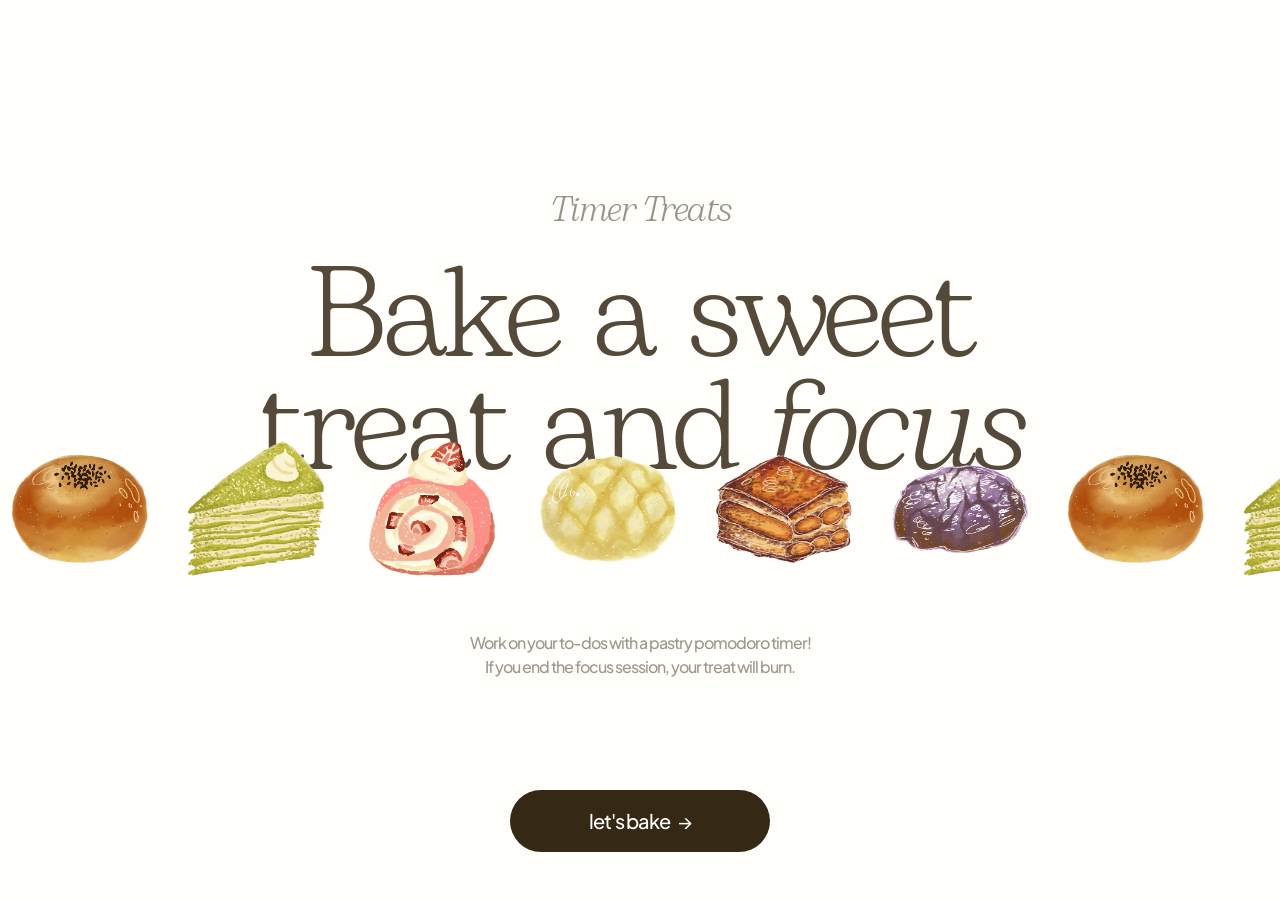
==== commit 6d7f50f6: "adjusted spacing" ====
--- a/index.html
+++ b/index.html
@@ -20,7 +20,10 @@
 
           <!-- Hero: headline + overlapping treats -->
           <div class="splash-hero">
-            <h1 class="splash-headline">Bake a sweet<br>treat and <em>focus</em></h1>
+            <h1 class="splash-headline">
+              <span class="headline-desktop">Bake a sweet<br>treat and <em>focus</em></span>
+              <span class="headline-mobile">Bake a<br>sweet treat<br>and <em>focus</em></span>
+            </h1>
 
             <!-- Treat images — auto-scrolling marquee, overlaps headline -->
             <div class="treats-row">
@@ -68,7 +71,7 @@
           </div>
 
           <!-- Subtitle -->
-          <p class="splash-subtitle">Work on your to-dos with a pastry pomodoro timer! If you end the focus session, your treat will burn.</p>
+          <p class="splash-subtitle">Work on your to-dos with a pastry pomodoro timer!<br>If you end the focus session, your treat will burn.</p>
 
         </div>
 
--- a/style.css
+++ b/style.css
@@ -82,6 +82,15 @@
   gap: 20px;
   width: 100%;
   flex-shrink: 0;
+}
+
+/* ── Responsive headline spans ── */
+.headline-mobile { display: none; }
+.headline-desktop { display: inline; }
+
+/* ── Blue arrow fix ── */
+.back-btn {
+  color: var(--deep-brown);
 }
 
 /* ── Brand label ("Timer Treats" at top) ── */
@@ -1173,6 +1182,15 @@
     font-size: 36px;
   }
 
+  .splash-subtitle {
+    max-width: 520px;
+    white-space: pre-line;
+  }
+
+  .splash-hero {
+    margin-bottom: 8px;
+  }
+
   .splash-headline {
     font-size: 128px;
   }
@@ -1393,32 +1411,111 @@
     padding: 0;
   }
 
+  /* ── Splash ── */
+  .headline-desktop { display: none; }
+  .headline-mobile  { display: inline; }
+
   .splash-headline {
     font-size: 72px;
   }
 
   .treats-row {
     margin-top: -44px;
+    height: 155px;
+  }
+
+  .treat-item {
+    width: 140px;
     height: 140px;
-  }
-
-  .treat-item {
-    width: 118px;
-    height: 118px;
   }
 
   .treats-track {
     animation-duration: 8s;
   }
 
-  /* Selection screen responsive */
+  /* ── Selection screen — fit everything without scrolling ── */
+  .sel-main {
+    gap: 14px;
+    overflow-y: hidden;
+  }
+
+  .sel-header {
+    gap: 6px;
+  }
+
+  .sel-title {
+    font-size: 30px;
+    line-height: 34px;
+  }
+
   .treat-grid {
     width: 100%;
+    gap: 10px;
   }
 
   .treat-card {
-    width: calc(50% - 8px);
+    width: calc(50% - 5px);
     height: auto;
-    min-height: 148px;
-  }
-}
+    min-height: 0;
+    padding: 10px 12px;
+    gap: 4px;
+  }
+
+  .treat-img-wrap {
+    width: 70px;
+    height: 46px;
+  }
+
+  .treat-name {
+    font-size: 12px;
+  }
+
+  .treat-duration {
+    font-size: 12px;
+    padding: 3px 8px;
+  }
+
+  /* ── Task screen — fit without scrolling ── */
+  .task-main {
+    gap: 14px;
+    overflow-y: hidden;
+  }
+
+  .task-treat-preview {
+    padding: 16px 40px;
+  }
+
+  .task-form {
+    padding: 16px 20px;
+    gap: 12px;
+  }
+
+  .task-title {
+    font-size: 32px;
+    line-height: 36px;
+  }
+
+  /* ── Timer screen — fit without scrolling ── */
+  .timer-illustration-img {
+    width: 200px;
+    height: 124px;
+  }
+
+  .timer-content {
+    gap: 28px;
+  }
+
+  .timer-display {
+    padding: 18px 48px;
+  }
+
+  .timer-copy {
+    font-size: 34px;
+    line-height: 38px;
+    width: 280px;
+  }
+
+  .timer-pause-btn {
+    padding: 18px 48px;
+  }
+}
